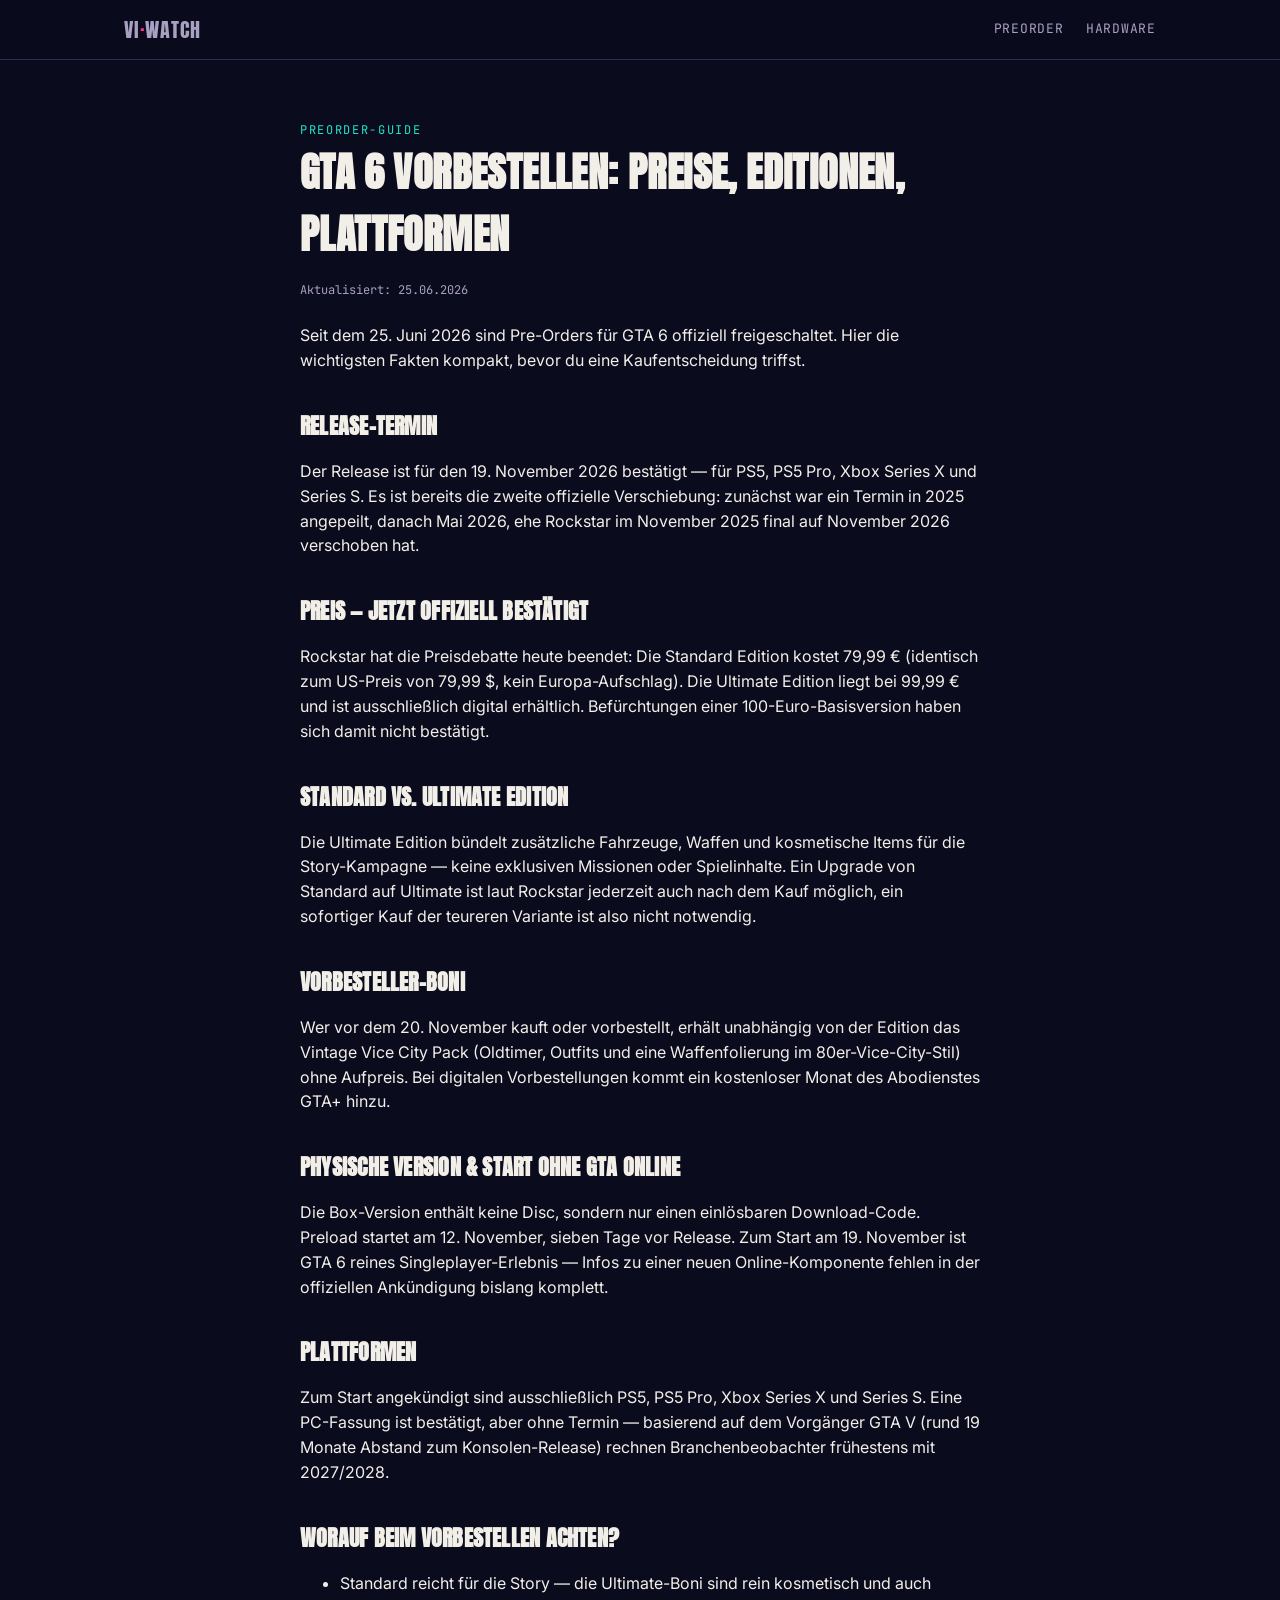
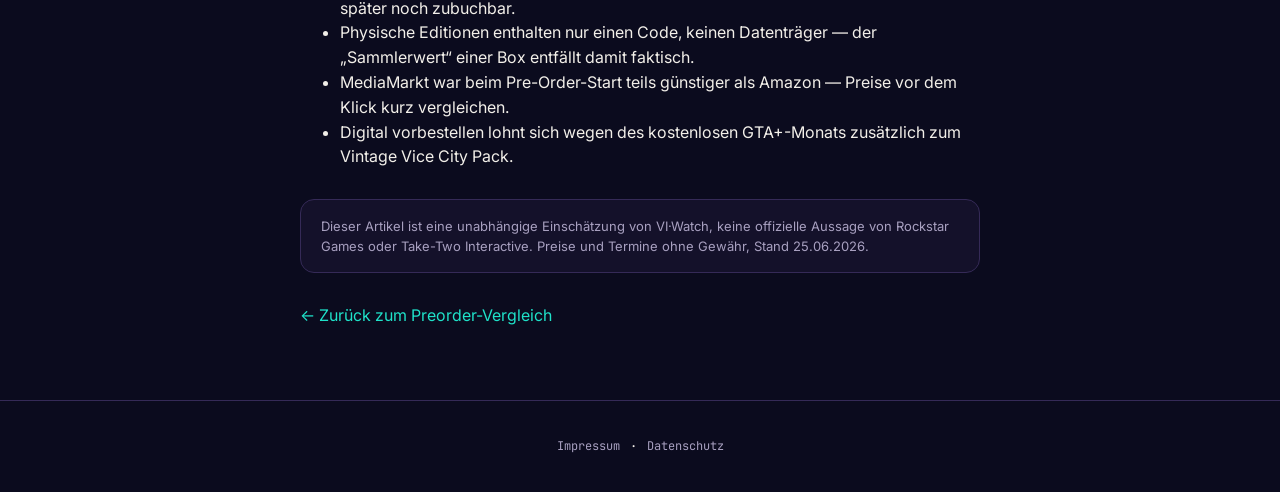
==== articles/preorder-guide.html @ da967a27 "Add articles/preorder-guide.html" ====
<!DOCTYPE html>
<html lang="de">
<head>
<meta charset="UTF-8">
<meta name="viewport" content="width=device-width, initial-scale=1">
<title>GTA 6 Preorder-Guide: Preise, Editionen, Plattformen</title>
<meta name="description" content="Alles zum GTA 6 Preorder: bestätigter Preis 79,99 €, Plattformen, Release-Verschiebungen und worauf du beim Vorbestellen achten solltest.">
<link rel="canonical" href="https://Mr43Content.github.io/vi-watch/articles/preorder-guide.html">
<link rel="icon" type="image/svg+xml" href="../favicon.svg">
<meta property="og:type" content="article">
<meta property="og:title" content="GTA 6 Preorder-Guide: Preise, Editionen, Plattformen">
<meta property="og:description" content="Alles zum GTA 6 Preorder: bestätigter Preis 79,99 €, Plattformen, Release-Verschiebungen und worauf du beim Vorbestellen achten solltest.">
<meta property="og:image" content="https://Mr43Content.github.io/vi-watch/assets/og-image.png">
<meta name="twitter:card" content="summary_large_image">
<link rel="preconnect" href="https://fonts.googleapis.com">
<link href="https://fonts.googleapis.com/css2?family=Anton&family=Inter:wght@400;600;700&family=JetBrains+Mono:wght@500;700&display=swap" rel="stylesheet">
<link rel="stylesheet" href="../css/style.css">
<!-- GA4: Snippet hier einfügen -->
</head>
<body>

<nav class="nav">
  <div class="wrap">
    <a class="brand" href="../index.html" style="text-decoration:none">VI<span>·</span>WATCH</a>
    <ul><li><a href="../index.html#preorder">Preorder</a></li><li><a href="../index.html#hardware">Hardware</a></li></ul>
  </div>
</nav>

<article class="article wrap">
  <span class="eyebrow">Preorder-Guide</span>
  <h1>GTA 6 vorbestellen: Preise, Editionen, Plattformen</h1>
  <p class="meta">Aktualisiert: 25.06.2026</p>

  <p>Seit dem 25. Juni 2026 sind Pre-Orders für GTA 6 offiziell freigeschaltet. Hier die wichtigsten Fakten kompakt, bevor du eine Kaufentscheidung triffst.</p>

  <h2>Release-Termin</h2>
  <p>Der Release ist für den 19. November 2026 bestätigt — für PS5, PS5 Pro, Xbox Series X und Series S. Es ist bereits die zweite offizielle Verschiebung: zunächst war ein Termin in 2025 angepeilt, danach Mai 2026, ehe Rockstar im November 2025 final auf November 2026 verschoben hat.</p>

  <h2>Preis — jetzt offiziell bestätigt</h2>
  <p>Rockstar hat die Preisdebatte heute beendet: Die Standard Edition kostet 79,99 € (identisch zum US-Preis von 79,99 $, kein Europa-Aufschlag). Die Ultimate Edition liegt bei 99,99 € und ist ausschließlich digital erhältlich. Befürchtungen einer 100-Euro-Basisversion haben sich damit nicht bestätigt.</p>

  <h2>Standard vs. Ultimate Edition</h2>
  <p>Die Ultimate Edition bündelt zusätzliche Fahrzeuge, Waffen und kosmetische Items für die Story-Kampagne — keine exklusiven Missionen oder Spielinhalte. Ein Upgrade von Standard auf Ultimate ist laut Rockstar jederzeit auch nach dem Kauf möglich, ein sofortiger Kauf der teureren Variante ist also nicht notwendig.</p>

  <h2>Vorbesteller-Boni</h2>
  <p>Wer vor dem 20. November kauft oder vorbestellt, erhält unabhängig von der Edition das Vintage Vice City Pack (Oldtimer, Outfits und eine Waffenfolierung im 80er-Vice-City-Stil) ohne Aufpreis. Bei digitalen Vorbestellungen kommt ein kostenloser Monat des Abodienstes GTA+ hinzu.</p>

  <h2>Physische Version &amp; Start ohne GTA Online</h2>
  <p>Die Box-Version enthält keine Disc, sondern nur einen einlösbaren Download-Code. Preload startet am 12. November, sieben Tage vor Release. Zum Start am 19. November ist GTA 6 reines Singleplayer-Erlebnis — Infos zu einer neuen Online-Komponente fehlen in der offiziellen Ankündigung bislang komplett.</p>

  <h2>Plattformen</h2>
  <p>Zum Start angekündigt sind ausschließlich PS5, PS5 Pro, Xbox Series X und Series S. Eine PC-Fassung ist bestätigt, aber ohne Termin — basierend auf dem Vorgänger GTA V (rund 19 Monate Abstand zum Konsolen-Release) rechnen Branchenbeobachter frühestens mit 2027/2028.</p>

  <h2>Worauf beim Vorbestellen achten?</h2>
  <ul style="color:var(--text)">
    <li>Standard reicht für die Story — die Ultimate-Boni sind rein kosmetisch und auch später noch zubuchbar.</li>
    <li>Physische Editionen enthalten nur einen Code, keinen Datenträger — der „Sammlerwert“ einer Box entfällt damit faktisch.</li>
    <li>MediaMarkt war beim Pre-Order-Start teils günstiger als Amazon — Preise vor dem Klick kurz vergleichen.</li>
    <li>Digital vorbestellen lohnt sich wegen des kostenlosen GTA+-Monats zusätzlich zum Vintage Vice City Pack.</li>
  </ul>

  <div class="disclaimer-box">
    Dieser Artikel ist eine unabhängige Einschätzung von VI·Watch, keine offizielle Aussage von Rockstar Games oder Take-Two Interactive. Preise und Termine ohne Gewähr, Stand 25.06.2026.
  </div>

  <p><a href="../index.html#preorder">← Zurück zum Preorder-Vergleich</a></p>
</article>

<footer>
  <div class="wrap">
    <div class="links"><a href="../impressum.html">Impressum</a>·<a href="../datenschutz.html">Datenschutz</a></div>
  </div>
</footer>

<script src="../js/app.js"></script>
</body>
</html>
---- css/style.css ----
/* ===== Tokens ===== */
:root{
  --bg:#0B0B1E;
  --surface:#14112A;
  --surface-2:#241A40;
  --line:#352A57;
  --magenta:#FF2E92;
  --cyan:#1FE2C9;
  --amber:#FFB627;
  --text:#F2EFE9;
  --text-dim:#A8A0C0;
  --font-display:'Anton',sans-serif;
  --font-body:'Inter',system-ui,sans-serif;
  --font-mono:'JetBrains Mono',monospace;
  --radius:14px;
}

*{box-sizing:border-box;}
html{scroll-behavior:smooth;}
body{
  margin:0;
  background:var(--bg);
  color:var(--text);
  font-family:var(--font-body);
  line-height:1.55;
  -webkit-font-smoothing:antialiased;
  overflow-x:hidden;
}
a{color:var(--cyan);text-decoration:none;}
a:hover{text-decoration:underline;}
img{max-width:100%;display:block;}
:focus-visible{outline:2px solid var(--amber);outline-offset:3px;}

.wrap{max-width:1080px;margin:0 auto;padding:0 24px;}
.eyebrow{
  font-family:var(--font-mono);
  font-size:12px;
  letter-spacing:.14em;
  text-transform:uppercase;
  color:var(--cyan);
}
h1,h2,h3{font-family:var(--font-display);text-transform:uppercase;letter-spacing:.01em;margin:0 0 .4em;}
h2{font-size:clamp(28px,4vw,42px);}
p{color:var(--text-dim);}

/* ===== Nav ===== */
.nav{
  position:sticky;top:0;z-index:50;
  background:rgba(11,11,30,.85);
  backdrop-filter:blur(10px);
  border-bottom:1px solid var(--line);
}
.nav .wrap{display:flex;align-items:center;justify-content:space-between;padding:14px 24px;}
.brand{font-family:var(--font-display);font-size:20px;letter-spacing:.04em;color:var(--text);}
.brand span{color:var(--magenta);}
.nav ul{display:flex;gap:22px;list-style:none;margin:0;padding:0;font-family:var(--font-mono);font-size:13px;text-transform:uppercase;letter-spacing:.06em;}
.nav a{color:var(--text-dim);}
.nav a:hover{color:var(--cyan);text-decoration:none;}
@media (max-width: 640px){
  .nav .wrap{flex-direction:column;align-items:flex-start;gap:10px;padding:14px 20px;}
  .nav ul{gap:14px;flex-wrap:wrap;font-size:11px;}
}

/* ===== Hero / Countdown ===== */
.hero{
  padding:72px 0 56px;
  text-align:center;
  background:
    radial-gradient(ellipse 80% 60% at 50% -10%, rgba(255,46,146,.25), transparent),
    radial-gradient(ellipse 60% 50% at 90% 10%, rgba(31,226,201,.15), transparent);
  border-bottom:1px solid var(--line);
}
.hero h1{font-size:clamp(34px,6vw,64px);margin-top:14px;}
.hero h1 em{font-style:normal;color:var(--magenta);}
.hero .sub{max-width:560px;margin:10px auto 36px;font-size:17px;}

.countdown{display:flex;justify-content:center;gap:14px;flex-wrap:wrap;margin-bottom:30px;}
.countdown .unit{
  position:relative;
  background:var(--surface);
  border:1px solid var(--line);
  border-radius:var(--radius);
  padding:18px 10px;
  width:104px;
  overflow:hidden;
}
.countdown .unit::before{
  content:"";
  position:absolute;inset:0;
  background:repeating-linear-gradient(to bottom, rgba(255,255,255,.05) 0 2px, transparent 2px 4px);
  pointer-events:none;
}
.countdown .num{
  display:block;
  font-family:var(--font-mono);
  font-size:40px;
  font-weight:700;
  color:var(--text);
  text-shadow:1px 0 var(--magenta), -1px 0 var(--cyan);
  animation:flicker 4.5s infinite steps(1);
}
.countdown .label{
  display:block;font-family:var(--font-mono);font-size:11px;letter-spacing:.12em;
  text-transform:uppercase;color:var(--text-dim);margin-top:6px;
}
@keyframes flicker{
  0%,92%,100%{opacity:1;text-shadow:1px 0 var(--magenta),-1px 0 var(--cyan);}
  93%{opacity:.7;text-shadow:2px 0 var(--magenta),-2px 0 var(--cyan);}
  95%{opacity:1;text-shadow:0 0 transparent;}
}
@media (prefers-reduced-motion: reduce){
  .countdown .num{animation:none;}
  html{scroll-behavior:auto;}
}
@media (max-width: 420px){
  .countdown{gap:6px;}
  .countdown .unit{width:70px;padding:12px 4px;}
  .countdown .num{font-size:26px;}
  .countdown .label{font-size:9px;}
}

.cta{
  display:inline-block;
  background:var(--amber);
  color:#1a1208;
  font-family:var(--font-mono);
  font-weight:700;
  text-transform:uppercase;
  letter-spacing:.06em;
  font-size:14px;
  padding:14px 28px;
  border-radius:999px;
  transition:transform .15s ease;
}
.cta:hover{transform:translateY(-2px);text-decoration:none;}

/* ===== Ticker ===== */
.ticker-bar{background:var(--surface-2);border-bottom:1px solid var(--line);overflow:hidden;white-space:nowrap;}
.ticker-track{display:inline-block;padding:10px 0;font-family:var(--font-mono);font-size:13px;color:var(--text-dim);animation:scroll 38s linear infinite;}
.ticker-track span{margin-right:48px;}
.ticker-track span b{color:var(--cyan);}
@keyframes scroll{from{transform:translateX(0);}to{transform:translateX(-50%);}}

/* ===== Sections ===== */
section{padding:64px 0;}
.section-head{margin-bottom:32px;}

/* Preorder table */
.table-wrap{overflow-x:auto;border:1px solid var(--line);border-radius:var(--radius);}
table{width:100%;border-collapse:collapse;font-size:14px;min-width:620px;}
th,td{padding:14px 16px;text-align:left;border-bottom:1px solid var(--line);}
thead th{font-family:var(--font-mono);font-size:11px;text-transform:uppercase;letter-spacing:.08em;color:var(--text-dim);background:var(--surface);}
tbody tr:hover{background:var(--surface);}
td.price{font-family:var(--font-mono);color:var(--amber);font-weight:700;}
td a.buy{font-family:var(--font-mono);font-size:12px;color:var(--bg);background:var(--cyan);padding:6px 12px;border-radius:6px;text-transform:uppercase;letter-spacing:.04em;}
td a.buy:hover{text-decoration:none;opacity:.85;}
.note{font-size:12px;color:var(--text-dim);margin-top:10px;}

/* Cards */
.grid{display:grid;grid-template-columns:repeat(auto-fit,minmax(260px,1fr));gap:20px;}
.card{
  background:var(--surface);border:1px solid var(--line);border-radius:var(--radius);
  padding:24px;transition:border-color .15s ease, transform .15s ease;
}
.card:hover{border-color:var(--magenta);transform:translateY(-3px);}
.card .eyebrow{margin-bottom:8px;display:block;}
.card h3{font-size:19px;margin-bottom:8px;}
.card p{font-size:14px;margin:0 0 14px;}
.card a.more{font-family:var(--font-mono);font-size:12px;text-transform:uppercase;letter-spacing:.05em;}

/* Footer */
footer{border-top:1px solid var(--line);padding:36px 0;text-align:center;}
footer p{font-size:12px;color:var(--text-dim);max-width:640px;margin:0 auto 14px;}
footer .links{font-family:var(--font-mono);font-size:12px;}
footer .links a{margin:0 10px;color:var(--text-dim);}

/* Article pages */
.article{padding:56px 0;max-width:680px;margin:0 auto;}
.article h1{font-size:clamp(28px,5vw,40px);}
.article .meta{font-family:var(--font-mono);font-size:12px;color:var(--text-dim);margin-bottom:24px;}
.article h2{font-size:22px;margin-top:36px;}
.article p{color:var(--text);font-size:16px;}
.disclaimer-box{
  background:var(--surface);border:1px solid var(--line);border-radius:var(--radius);
  padding:16px 20px;font-size:13px;color:var(--text-dim);margin:30px 0;
}
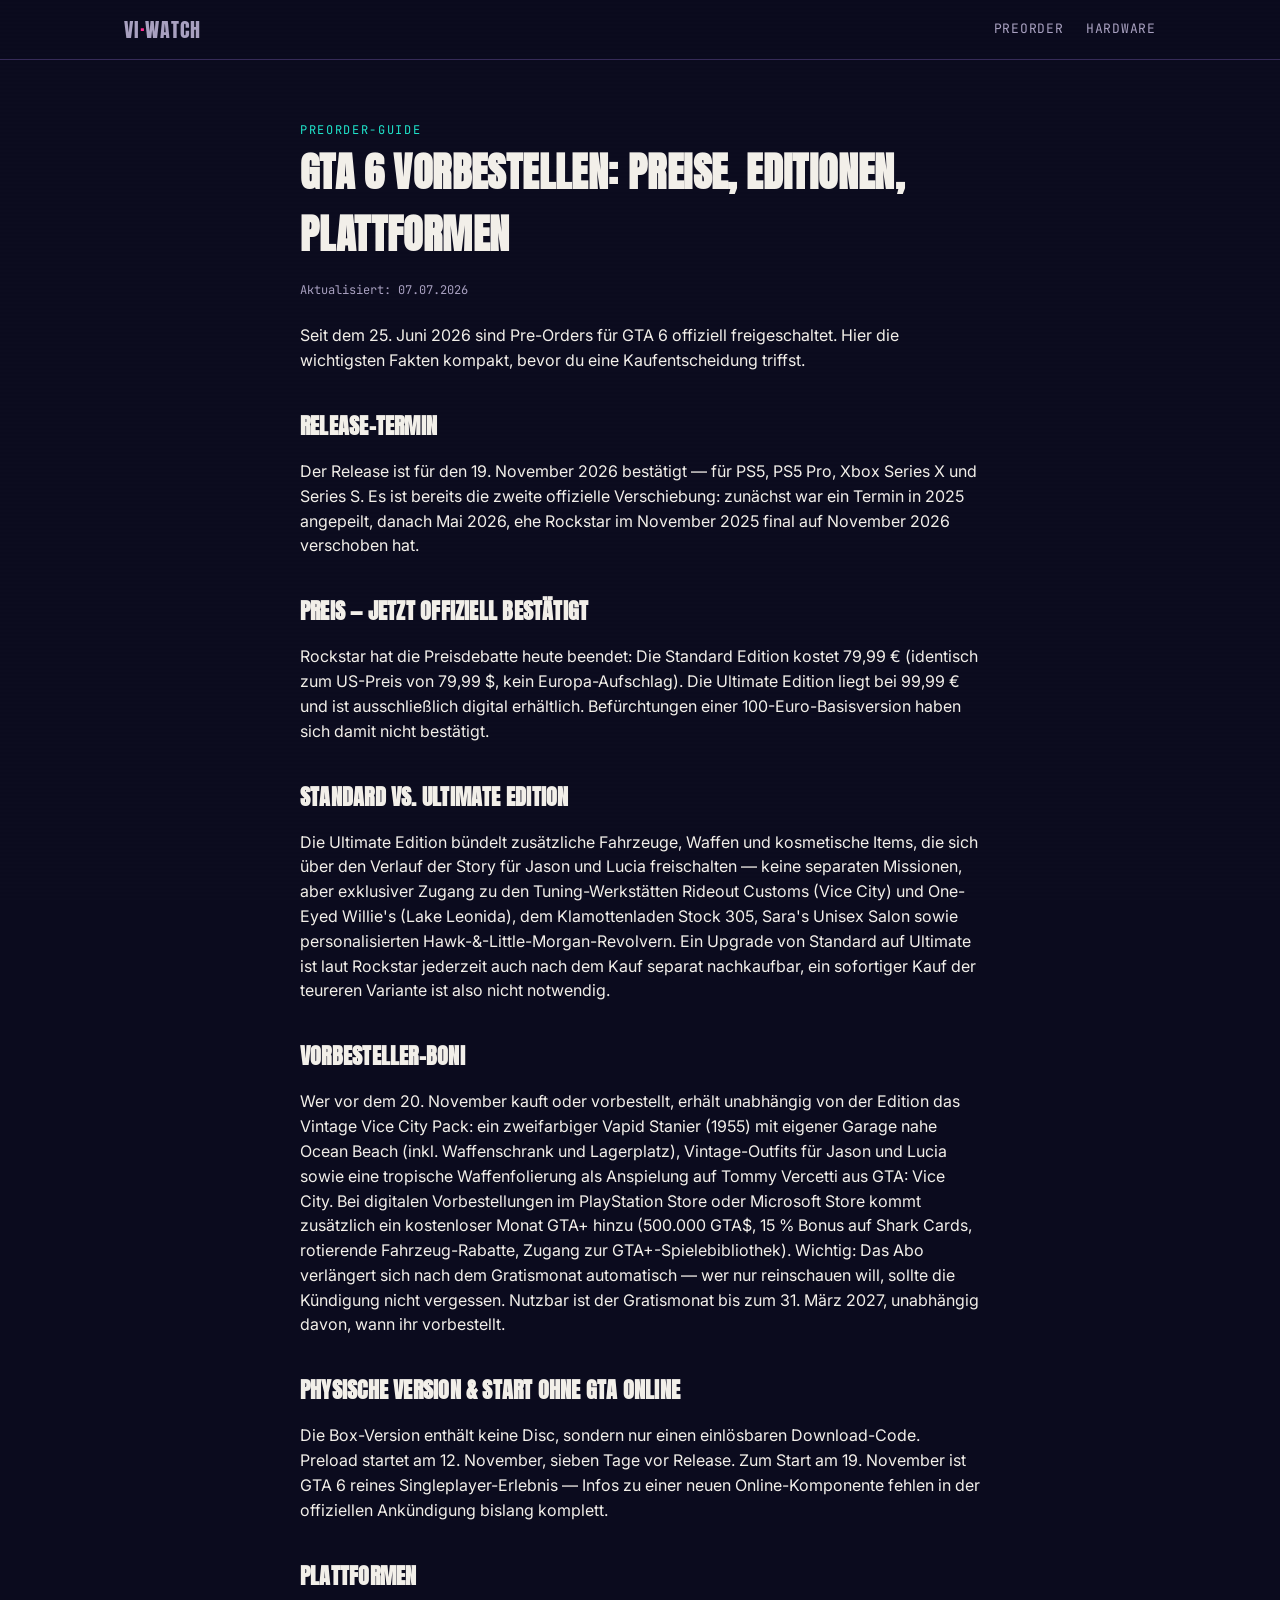
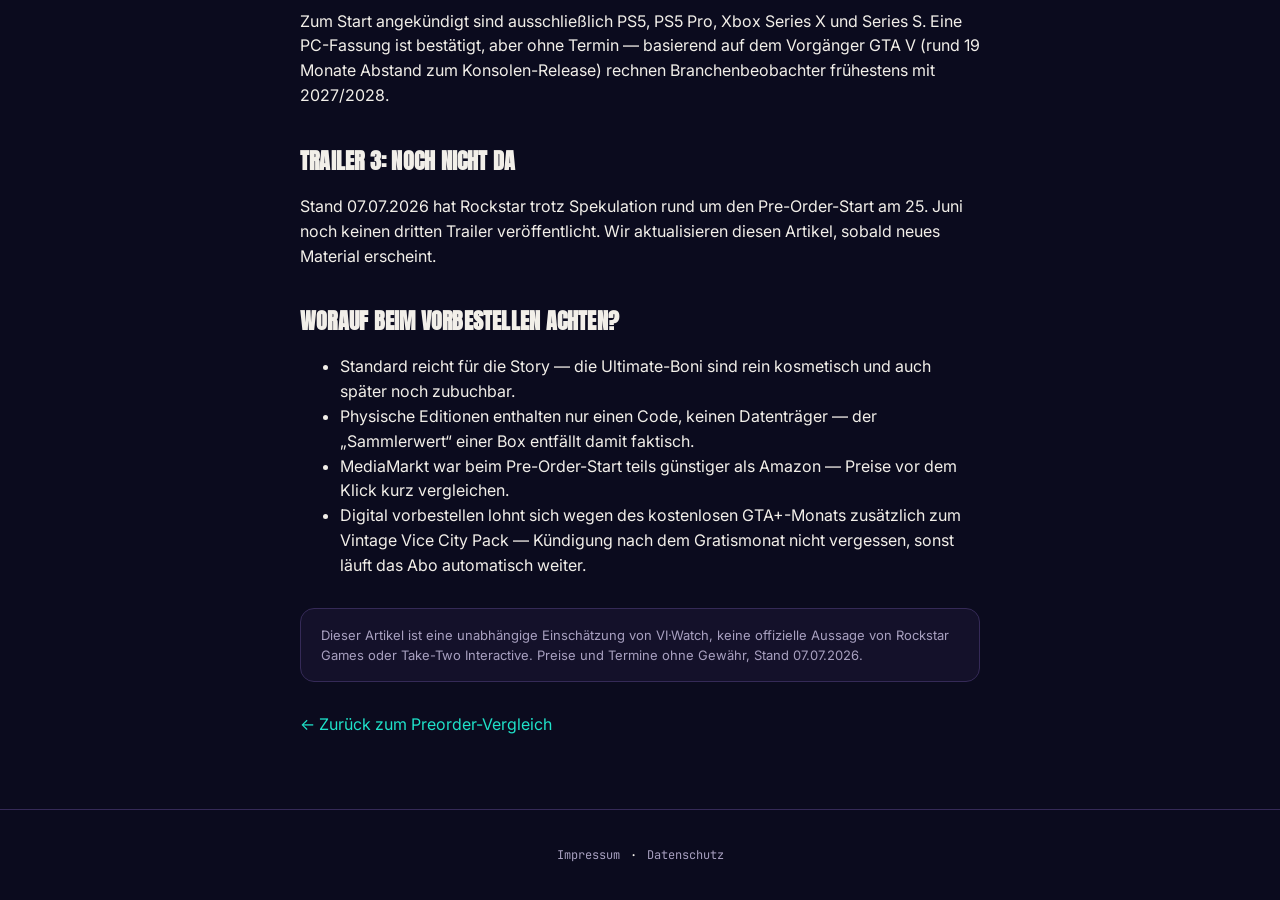
==== commit 182b11f3: "Revise preorder guide with new information Updated the release date and preorder details for GTA 6." ====
--- a/articles/preorder-guide.html
+++ b/articles/preorder-guide.html
@@ -5,12 +5,12 @@
 <meta name="viewport" content="width=device-width, initial-scale=1">
 <title>GTA 6 Preorder-Guide: Preise, Editionen, Plattformen</title>
 <meta name="description" content="Alles zum GTA 6 Preorder: bestätigter Preis 79,99 €, Plattformen, Release-Verschiebungen und worauf du beim Vorbestellen achten solltest.">
-<link rel="canonical" href="https://Mr43Content.github.io/vi-watch/articles/preorder-guide.html">
+<link rel="canonical" href="https://vi-watch.de/articles/preorder-guide.html">
 <link rel="icon" type="image/svg+xml" href="../favicon.svg">
 <meta property="og:type" content="article">
 <meta property="og:title" content="GTA 6 Preorder-Guide: Preise, Editionen, Plattformen">
 <meta property="og:description" content="Alles zum GTA 6 Preorder: bestätigter Preis 79,99 €, Plattformen, Release-Verschiebungen und worauf du beim Vorbestellen achten solltest.">
-<meta property="og:image" content="https://Mr43Content.github.io/vi-watch/assets/og-image.png">
+<meta property="og:image" content="https://vi-watch.de/assets/og-image-small_1.png">
 <meta name="twitter:card" content="summary_large_image">
 <link rel="preconnect" href="https://fonts.googleapis.com">
 <link href="https://fonts.googleapis.com/css2?family=Anton&family=Inter:wght@400;600;700&family=JetBrains+Mono:wght@500;700&display=swap" rel="stylesheet">
@@ -29,7 +29,7 @@
 <article class="article wrap">
   <span class="eyebrow">Preorder-Guide</span>
   <h1>GTA 6 vorbestellen: Preise, Editionen, Plattformen</h1>
-  <p class="meta">Aktualisiert: 25.06.2026</p>
+  <p class="meta">Aktualisiert: 07.07.2026</p>
 
   <p>Seit dem 25. Juni 2026 sind Pre-Orders für GTA 6 offiziell freigeschaltet. Hier die wichtigsten Fakten kompakt, bevor du eine Kaufentscheidung triffst.</p>
 
@@ -40,10 +40,10 @@
   <p>Rockstar hat die Preisdebatte heute beendet: Die Standard Edition kostet 79,99 € (identisch zum US-Preis von 79,99 $, kein Europa-Aufschlag). Die Ultimate Edition liegt bei 99,99 € und ist ausschließlich digital erhältlich. Befürchtungen einer 100-Euro-Basisversion haben sich damit nicht bestätigt.</p>
 
   <h2>Standard vs. Ultimate Edition</h2>
-  <p>Die Ultimate Edition bündelt zusätzliche Fahrzeuge, Waffen und kosmetische Items für die Story-Kampagne — keine exklusiven Missionen oder Spielinhalte. Ein Upgrade von Standard auf Ultimate ist laut Rockstar jederzeit auch nach dem Kauf möglich, ein sofortiger Kauf der teureren Variante ist also nicht notwendig.</p>
+  <p>Die Ultimate Edition bündelt zusätzliche Fahrzeuge, Waffen und kosmetische Items, die sich über den Verlauf der Story für Jason und Lucia freischalten — keine separaten Missionen, aber exklusiver Zugang zu den Tuning-Werkstätten Rideout Customs (Vice City) und One-Eyed Willie's (Lake Leonida), dem Klamottenladen Stock 305, Sara's Unisex Salon sowie personalisierten Hawk-&amp;-Little-Morgan-Revolvern. Ein Upgrade von Standard auf Ultimate ist laut Rockstar jederzeit auch nach dem Kauf separat nachkaufbar, ein sofortiger Kauf der teureren Variante ist also nicht notwendig.</p>
 
   <h2>Vorbesteller-Boni</h2>
-  <p>Wer vor dem 20. November kauft oder vorbestellt, erhält unabhängig von der Edition das Vintage Vice City Pack (Oldtimer, Outfits und eine Waffenfolierung im 80er-Vice-City-Stil) ohne Aufpreis. Bei digitalen Vorbestellungen kommt ein kostenloser Monat des Abodienstes GTA+ hinzu.</p>
+  <p>Wer vor dem 20. November kauft oder vorbestellt, erhält unabhängig von der Edition das Vintage Vice City Pack: ein zweifarbiger Vapid Stanier (1955) mit eigener Garage nahe Ocean Beach (inkl. Waffenschrank und Lagerplatz), Vintage-Outfits für Jason und Lucia sowie eine tropische Waffenfolierung als Anspielung auf Tommy Vercetti aus GTA: Vice City. Bei digitalen Vorbestellungen im PlayStation Store oder Microsoft Store kommt zusätzlich ein kostenloser Monat GTA+ hinzu (500.000 GTA$, 15 % Bonus auf Shark Cards, rotierende Fahrzeug-Rabatte, Zugang zur GTA+-Spielebibliothek). Wichtig: Das Abo verlängert sich nach dem Gratismonat automatisch — wer nur reinschauen will, sollte die Kündigung nicht vergessen. Nutzbar ist der Gratismonat bis zum 31. März 2027, unabhängig davon, wann ihr vorbestellt.</p>
 
   <h2>Physische Version &amp; Start ohne GTA Online</h2>
   <p>Die Box-Version enthält keine Disc, sondern nur einen einlösbaren Download-Code. Preload startet am 12. November, sieben Tage vor Release. Zum Start am 19. November ist GTA 6 reines Singleplayer-Erlebnis — Infos zu einer neuen Online-Komponente fehlen in der offiziellen Ankündigung bislang komplett.</p>
@@ -51,16 +51,19 @@
   <h2>Plattformen</h2>
   <p>Zum Start angekündigt sind ausschließlich PS5, PS5 Pro, Xbox Series X und Series S. Eine PC-Fassung ist bestätigt, aber ohne Termin — basierend auf dem Vorgänger GTA V (rund 19 Monate Abstand zum Konsolen-Release) rechnen Branchenbeobachter frühestens mit 2027/2028.</p>
 
+  <h2>Trailer 3: noch nicht da</h2>
+  <p>Stand 07.07.2026 hat Rockstar trotz Spekulation rund um den Pre-Order-Start am 25. Juni noch keinen dritten Trailer veröffentlicht. Wir aktualisieren diesen Artikel, sobald neues Material erscheint.</p>
+
   <h2>Worauf beim Vorbestellen achten?</h2>
   <ul style="color:var(--text)">
     <li>Standard reicht für die Story — die Ultimate-Boni sind rein kosmetisch und auch später noch zubuchbar.</li>
     <li>Physische Editionen enthalten nur einen Code, keinen Datenträger — der „Sammlerwert“ einer Box entfällt damit faktisch.</li>
     <li>MediaMarkt war beim Pre-Order-Start teils günstiger als Amazon — Preise vor dem Klick kurz vergleichen.</li>
-    <li>Digital vorbestellen lohnt sich wegen des kostenlosen GTA+-Monats zusätzlich zum Vintage Vice City Pack.</li>
+    <li>Digital vorbestellen lohnt sich wegen des kostenlosen GTA+-Monats zusätzlich zum Vintage Vice City Pack — Kündigung nach dem Gratismonat nicht vergessen, sonst läuft das Abo automatisch weiter.</li>
   </ul>
 
   <div class="disclaimer-box">
-    Dieser Artikel ist eine unabhängige Einschätzung von VI·Watch, keine offizielle Aussage von Rockstar Games oder Take-Two Interactive. Preise und Termine ohne Gewähr, Stand 25.06.2026.
+    Dieser Artikel ist eine unabhängige Einschätzung von VI·Watch, keine offizielle Aussage von Rockstar Games oder Take-Two Interactive. Preise und Termine ohne Gewähr, Stand 07.07.2026.
   </div>
 
   <p><a href="../index.html#preorder">← Zurück zum Preorder-Vergleich</a></p>
--- a/css/style.css
+++ b/css/style.css
@@ -184,3 +184,53 @@
   background:var(--surface);border:1px solid var(--line);border-radius:var(--radius);
   padding:16px 20px;font-size:13px;color:var(--text-dim);margin:30px 0;
 }
+
+/* ===== Signature: Vice City skyline silhouette in hero ===== */
+.hero{position:relative;overflow:hidden;}
+.hero::after{
+  content:"";
+  position:absolute;left:0;right:0;bottom:0;
+  height:90px;
+  background-image:url("data:image/svg+xml,<svg xmlns='http://www.w3.org/2000/svg' viewBox='0 0 400 60' preserveAspectRatio='none'><rect x='0' y='26' width='40' height='34' fill='%231a1442'/><rect x='40' y='38' width='30' height='22' fill='%231a1442'/><rect x='68' y='14' width='24' height='46' fill='%231a1442'/><rect x='94' y='30' width='34' height='30' fill='%231a1442'/><rect x='128' y='2' width='28' height='58' fill='%231a1442'/><rect x='158' y='34' width='36' height='26' fill='%231a1442'/><rect x='196' y='18' width='26' height='42' fill='%231a1442'/><rect x='224' y='40' width='32' height='20' fill='%231a1442'/><rect x='258' y='8' width='30' height='52' fill='%231a1442'/><rect x='290' y='28' width='40' height='32' fill='%231a1442'/><rect x='332' y='36' width='24' height='24' fill='%231a1442'/><rect x='358' y='16' width='42' height='44' fill='%231a1442'/><rect x='14' y='32' width='3' height='4' fill='%23FFB627' opacity='0.85'/><rect x='5' y='42' width='3' height='4' fill='%23FFB627' opacity='0.85'/><rect x='73' y='20' width='3' height='4' fill='%23FFB627' opacity='0.85'/><rect x='117' y='46' width='3' height='4' fill='%23FFB627' opacity='0.85'/><rect x='133' y='8' width='3' height='4' fill='%23FFB627' opacity='0.85'/><rect x='133' y='28' width='3' height='4' fill='%23FFB627' opacity='0.85'/><rect x='181' y='50' width='3' height='4' fill='%23FFB627' opacity='0.85'/><rect x='210' y='24' width='3' height='4' fill='%23FFB627' opacity='0.85'/><rect x='210' y='44' width='3' height='4' fill='%23FFB627' opacity='0.85'/><rect x='263' y='14' width='3' height='4' fill='%23FFB627' opacity='0.85'/><rect x='281' y='44' width='3' height='4' fill='%23FFB627' opacity='0.85'/><rect x='313' y='34' width='3' height='4' fill='%23FFB627' opacity='0.85'/><rect x='304' y='44' width='3' height='4' fill='%23FFB627' opacity='0.85'/><rect x='372' y='22' width='3' height='4' fill='%23FFB627' opacity='0.85'/><rect x='363' y='32' width='3' height='4' fill='%23FFB627' opacity='0.85'/><rect x='372' y='42' width='3' height='4' fill='%23FFB627' opacity='0.85'/><rect x='363' y='52' width='3' height='4' fill='%23FFB627' opacity='0.85'/></svg>");
+  background-repeat:repeat-x;
+  background-position:bottom;
+  background-size:400px 90px;
+  opacity:.65;
+  pointer-events:none;
+}
+.hero .wrap{position:relative;z-index:1;}
+
+/* ===== Signature: subtle scanline overlay (ties to "WATCH") ===== */
+body::before{
+  content:"";
+  position:fixed;inset:0;
+  z-index:999;
+  pointer-events:none;
+  background:repeating-linear-gradient(to bottom, rgba(0,0,0,0) 0px, rgba(0,0,0,0) 2px, rgba(255,255,255,.02) 3px, rgba(0,0,0,0) 4px);
+  mix-blend-mode:overlay;
+}
+@media (prefers-reduced-motion: reduce){
+  body::before{display:none;}
+}
+
+/* ===== Card hover: viewfinder brackets instead of generic border+lift ===== */
+.card{position:relative;}
+.card::before,.card::after{
+  content:"";
+  position:absolute;
+  width:16px;height:16px;
+  opacity:0;
+  transition:opacity .2s ease, transform .2s ease;
+  pointer-events:none;
+}
+.card::before{
+  top:-1px;left:-1px;
+  border-top:2px solid var(--cyan);border-left:2px solid var(--cyan);
+  transform:translate(5px,5px);
+}
+.card::after{
+  bottom:-1px;right:-1px;
+  border-bottom:2px solid var(--cyan);border-right:2px solid var(--cyan);
+  transform:translate(-5px,-5px);
+}
+.card:hover::before,.card:hover::after{opacity:1;transform:translate(0,0);}
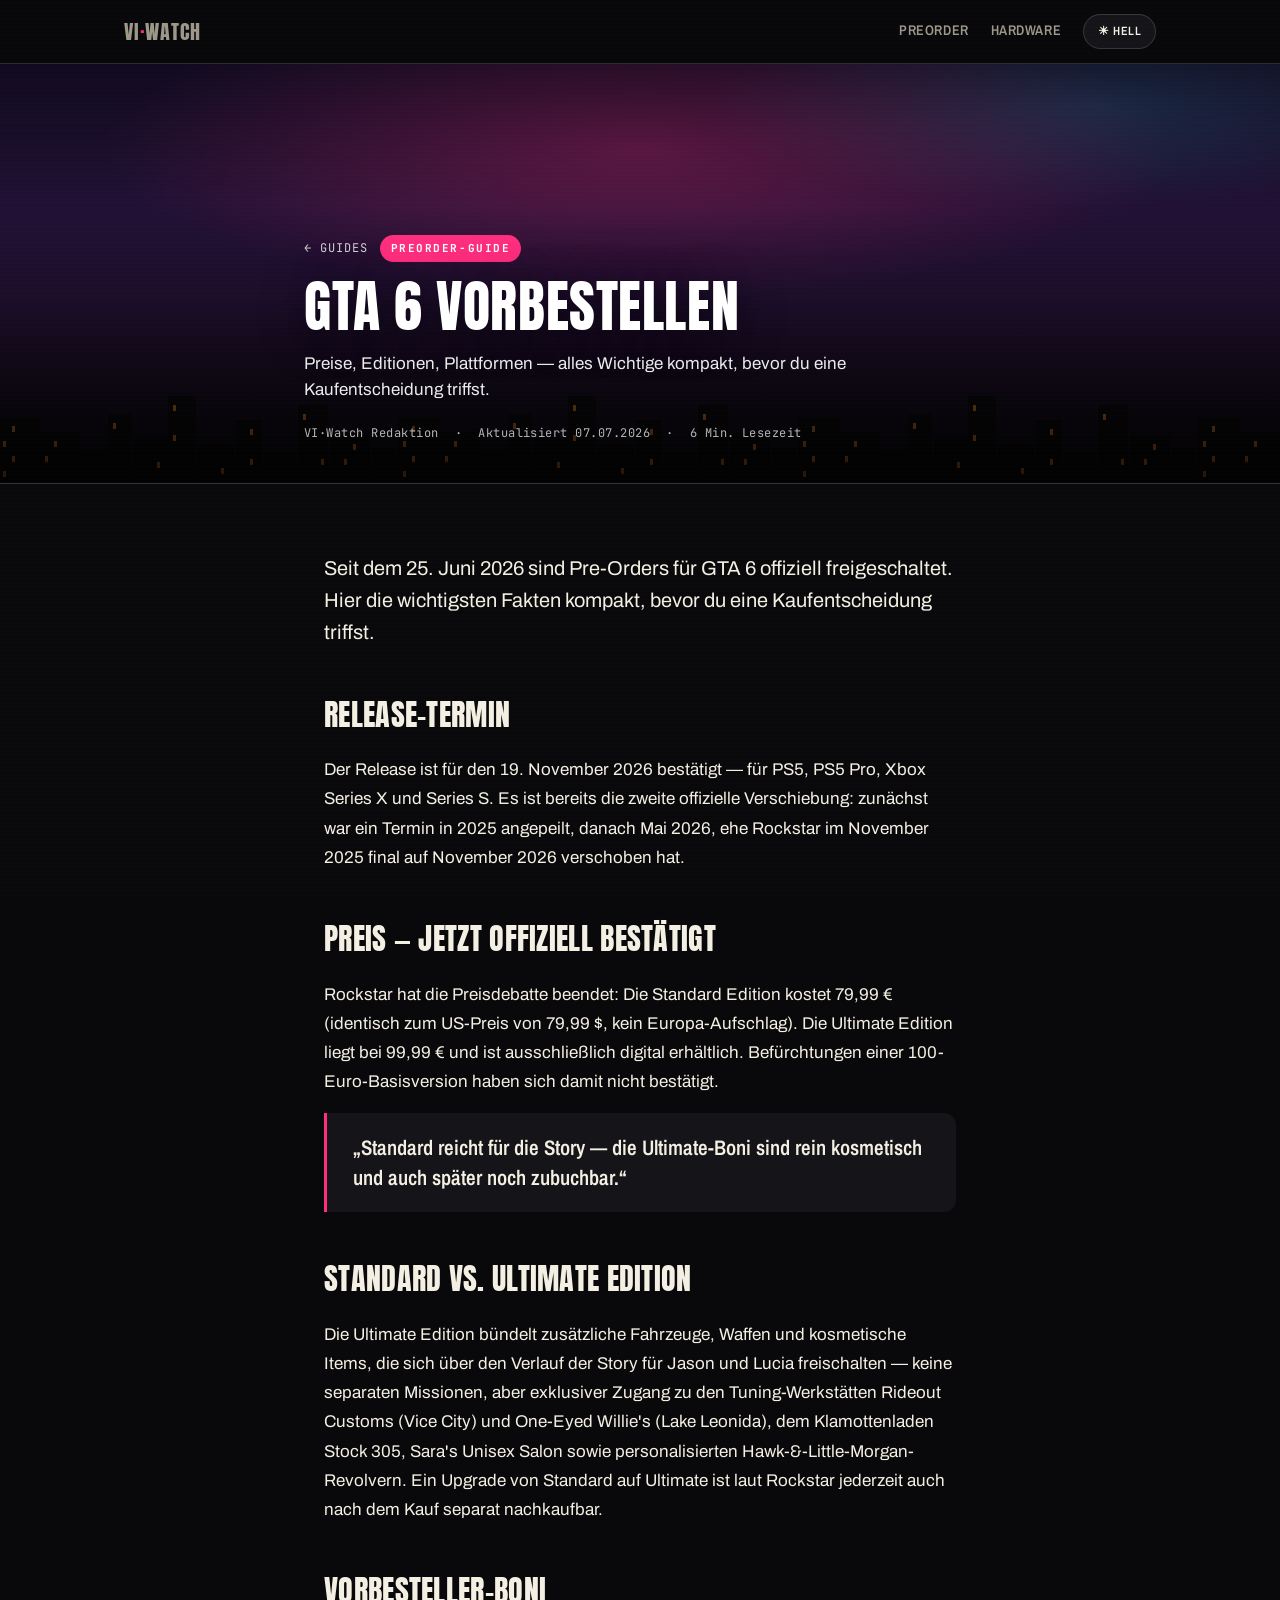
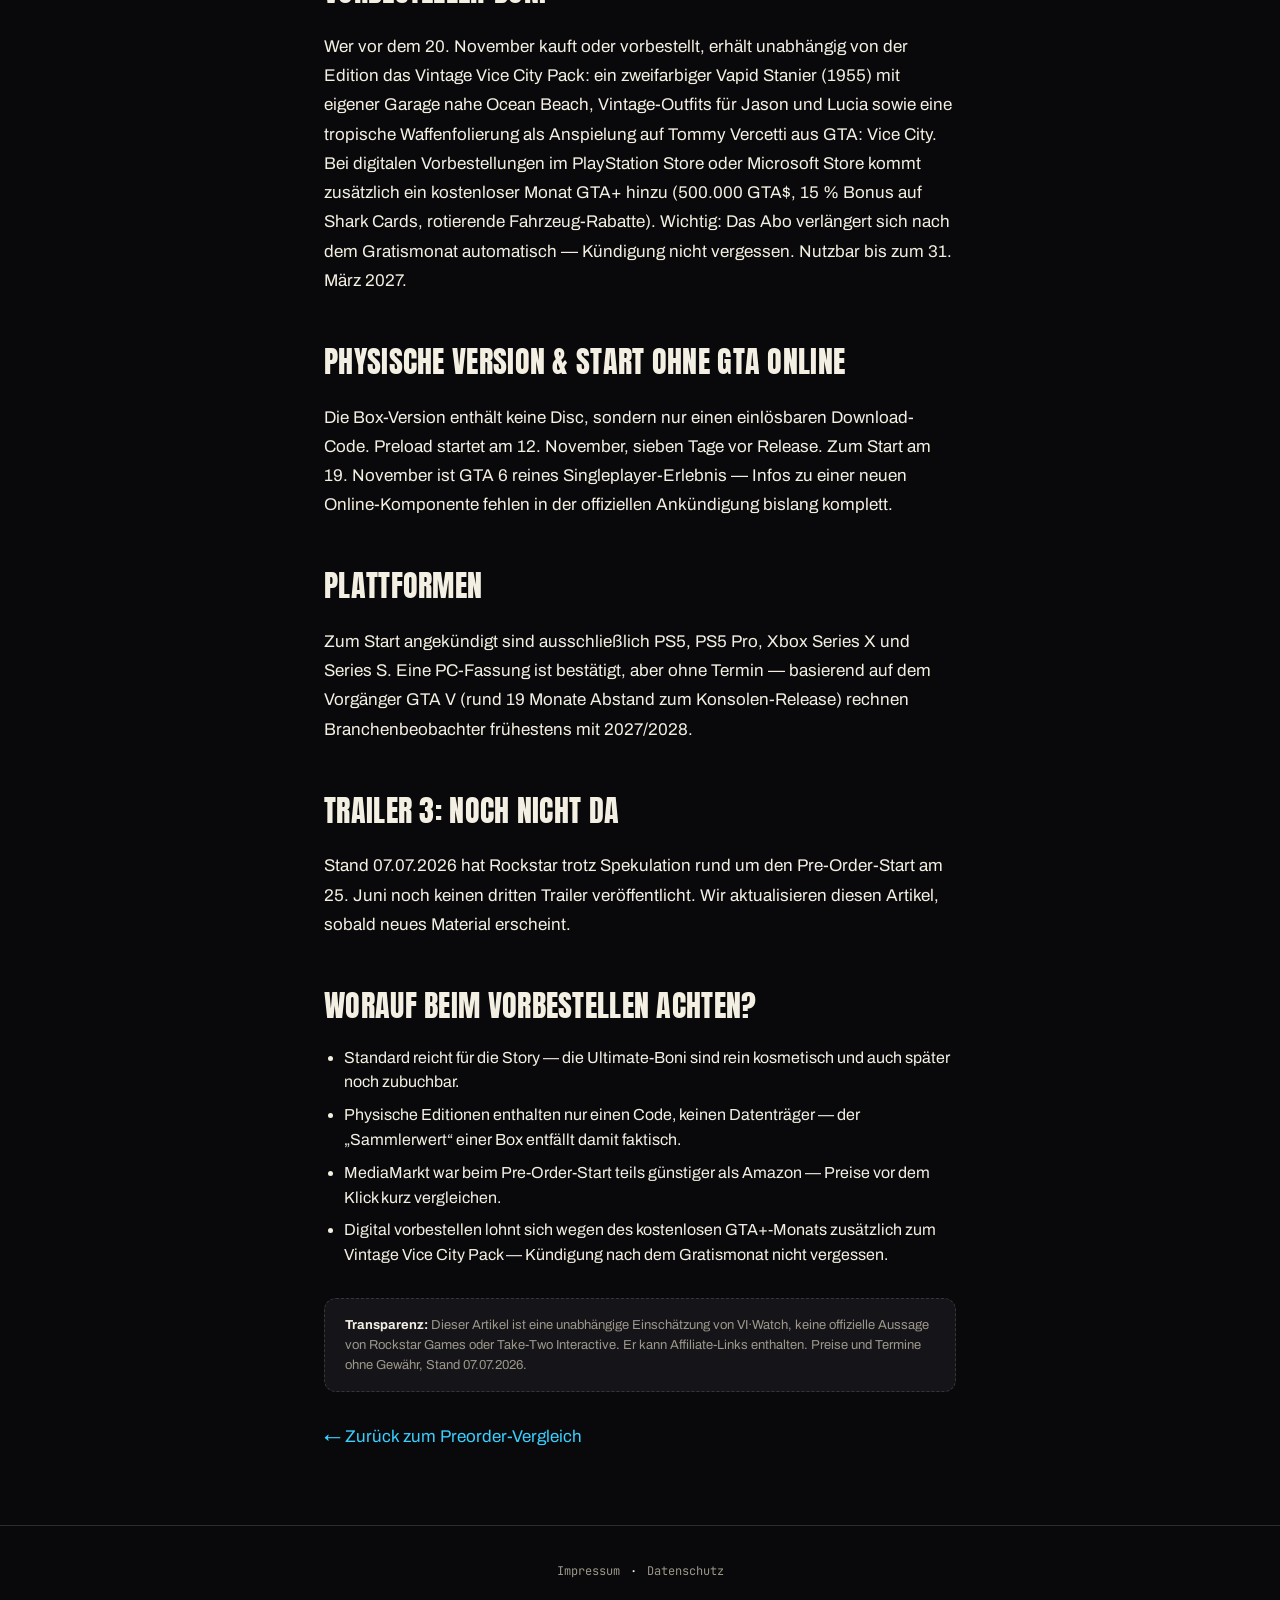
==== commit 7394f7dc: "Enhance preorder guide with GTM and content updates Added Google Tag Manager script and updated arti" ====
--- a/articles/preorder-guide.html
+++ b/articles/preorder-guide.html
@@ -3,6 +3,7 @@
 <head>
 <meta charset="UTF-8">
 <meta name="viewport" content="width=device-width, initial-scale=1">
+<script>(function(){try{var t=localStorage.getItem('viwatch-theme');if(t)document.documentElement.setAttribute('data-theme',t);}catch(e){}})();</script>
 <title>GTA 6 Preorder-Guide: Preise, Editionen, Plattformen</title>
 <meta name="description" content="Alles zum GTA 6 Preorder: bestätigter Preis 79,99 €, Plattformen, Release-Verschiebungen und worauf du beim Vorbestellen achten solltest.">
 <link rel="canonical" href="https://vi-watch.de/articles/preorder-guide.html">
@@ -13,60 +14,86 @@
 <meta property="og:image" content="https://vi-watch.de/assets/og-image-small_1.png">
 <meta name="twitter:card" content="summary_large_image">
 <link rel="preconnect" href="https://fonts.googleapis.com">
-<link href="https://fonts.googleapis.com/css2?family=Anton&family=Inter:wght@400;600;700&family=JetBrains+Mono:wght@500;700&display=swap" rel="stylesheet">
+<link rel="preconnect" href="https://fonts.gstatic.com" crossorigin>
+<link href="https://fonts.googleapis.com/css2?family=Anton&family=Archivo:ital,wght@0,400;0,600;0,700;1,500&family=Archivo+Narrow:wght@500;600;700&family=JetBrains+Mono:wght@500;700&display=swap" rel="stylesheet">
 <link rel="stylesheet" href="../css/style.css">
-<!-- GA4: Snippet hier einfügen -->
+<!-- Google tag (gtag.js) -->
+<script async src="https://www.googletagmanager.com/gtag/js?id=G-PHENVWCTR6"></script>
+<script>
+  window.dataLayer = window.dataLayer || [];
+  function gtag(){dataLayer.push(arguments);}
+  gtag('js', new Date());
+  gtag('config', 'G-PHENVWCTR6');
+</script>
 </head>
 <body>
 
 <nav class="nav">
   <div class="wrap">
     <a class="brand" href="../index.html" style="text-decoration:none">VI<span>·</span>WATCH</a>
-    <ul><li><a href="../index.html#preorder">Preorder</a></li><li><a href="../index.html#hardware">Hardware</a></li></ul>
+    <ul>
+      <li><a href="../index.html#preorder">Preorder</a></li>
+      <li><a href="../index.html#hardware">Hardware</a></li>
+      <li><button id="theme-toggle" class="theme-toggle" type="button" aria-label="Zwischen Dark und Light Mode wechseln">☀ Hell</button></li>
+    </ul>
   </div>
 </nav>
 
-<article class="article wrap">
-  <span class="eyebrow">Preorder-Guide</span>
-  <h1>GTA 6 vorbestellen: Preise, Editionen, Plattformen</h1>
-  <p class="meta">Aktualisiert: 07.07.2026</p>
+<header class="article-hero">
+  <div class="scene skyline-bg"></div>
+  <div class="fade"></div>
+  <div class="inner">
+    <div class="crumbs">
+      <a href="../index.html#preorder">← Guides</a>
+      <span class="tag">Preorder-Guide</span>
+    </div>
+    <h1>GTA 6 vorbestellen</h1>
+    <p class="dek">Preise, Editionen, Plattformen — alles Wichtige kompakt, bevor du eine Kaufentscheidung triffst.</p>
+    <div class="meta-row"><span>VI·Watch Redaktion</span><span>·</span><span>Aktualisiert 07.07.2026</span><span>·</span><span>6 Min. Lesezeit</span></div>
+  </div>
+</header>
 
-  <p>Seit dem 25. Juni 2026 sind Pre-Orders für GTA 6 offiziell freigeschaltet. Hier die wichtigsten Fakten kompakt, bevor du eine Kaufentscheidung triffst.</p>
+<article class="article">
+  <div class="wrap-inner">
+    <p class="lede">Seit dem 25. Juni 2026 sind Pre-Orders für GTA 6 offiziell freigeschaltet. Hier die wichtigsten Fakten kompakt, bevor du eine Kaufentscheidung triffst.</p>
 
-  <h2>Release-Termin</h2>
-  <p>Der Release ist für den 19. November 2026 bestätigt — für PS5, PS5 Pro, Xbox Series X und Series S. Es ist bereits die zweite offizielle Verschiebung: zunächst war ein Termin in 2025 angepeilt, danach Mai 2026, ehe Rockstar im November 2025 final auf November 2026 verschoben hat.</p>
+    <h2>Release-Termin</h2>
+    <p>Der Release ist für den 19. November 2026 bestätigt — für PS5, PS5 Pro, Xbox Series X und Series S. Es ist bereits die zweite offizielle Verschiebung: zunächst war ein Termin in 2025 angepeilt, danach Mai 2026, ehe Rockstar im November 2025 final auf November 2026 verschoben hat.</p>
 
-  <h2>Preis — jetzt offiziell bestätigt</h2>
-  <p>Rockstar hat die Preisdebatte heute beendet: Die Standard Edition kostet 79,99 € (identisch zum US-Preis von 79,99 $, kein Europa-Aufschlag). Die Ultimate Edition liegt bei 99,99 € und ist ausschließlich digital erhältlich. Befürchtungen einer 100-Euro-Basisversion haben sich damit nicht bestätigt.</p>
+    <h2>Preis — jetzt offiziell bestätigt</h2>
+    <p>Rockstar hat die Preisdebatte beendet: Die Standard Edition kostet 79,99 € (identisch zum US-Preis von 79,99 $, kein Europa-Aufschlag). Die Ultimate Edition liegt bei 99,99 € und ist ausschließlich digital erhältlich. Befürchtungen einer 100-Euro-Basisversion haben sich damit nicht bestätigt.</p>
 
-  <h2>Standard vs. Ultimate Edition</h2>
-  <p>Die Ultimate Edition bündelt zusätzliche Fahrzeuge, Waffen und kosmetische Items, die sich über den Verlauf der Story für Jason und Lucia freischalten — keine separaten Missionen, aber exklusiver Zugang zu den Tuning-Werkstätten Rideout Customs (Vice City) und One-Eyed Willie's (Lake Leonida), dem Klamottenladen Stock 305, Sara's Unisex Salon sowie personalisierten Hawk-&amp;-Little-Morgan-Revolvern. Ein Upgrade von Standard auf Ultimate ist laut Rockstar jederzeit auch nach dem Kauf separat nachkaufbar, ein sofortiger Kauf der teureren Variante ist also nicht notwendig.</p>
+    <blockquote class="pullquote">„Standard reicht für die Story — die Ultimate-Boni sind rein kosmetisch und auch später noch zubuchbar.“</blockquote>
 
-  <h2>Vorbesteller-Boni</h2>
-  <p>Wer vor dem 20. November kauft oder vorbestellt, erhält unabhängig von der Edition das Vintage Vice City Pack: ein zweifarbiger Vapid Stanier (1955) mit eigener Garage nahe Ocean Beach (inkl. Waffenschrank und Lagerplatz), Vintage-Outfits für Jason und Lucia sowie eine tropische Waffenfolierung als Anspielung auf Tommy Vercetti aus GTA: Vice City. Bei digitalen Vorbestellungen im PlayStation Store oder Microsoft Store kommt zusätzlich ein kostenloser Monat GTA+ hinzu (500.000 GTA$, 15 % Bonus auf Shark Cards, rotierende Fahrzeug-Rabatte, Zugang zur GTA+-Spielebibliothek). Wichtig: Das Abo verlängert sich nach dem Gratismonat automatisch — wer nur reinschauen will, sollte die Kündigung nicht vergessen. Nutzbar ist der Gratismonat bis zum 31. März 2027, unabhängig davon, wann ihr vorbestellt.</p>
+    <h2>Standard vs. Ultimate Edition</h2>
+    <p>Die Ultimate Edition bündelt zusätzliche Fahrzeuge, Waffen und kosmetische Items, die sich über den Verlauf der Story für Jason und Lucia freischalten — keine separaten Missionen, aber exklusiver Zugang zu den Tuning-Werkstätten Rideout Customs (Vice City) und One-Eyed Willie's (Lake Leonida), dem Klamottenladen Stock 305, Sara's Unisex Salon sowie personalisierten Hawk-&amp;-Little-Morgan-Revolvern. Ein Upgrade von Standard auf Ultimate ist laut Rockstar jederzeit auch nach dem Kauf separat nachkaufbar.</p>
 
-  <h2>Physische Version &amp; Start ohne GTA Online</h2>
-  <p>Die Box-Version enthält keine Disc, sondern nur einen einlösbaren Download-Code. Preload startet am 12. November, sieben Tage vor Release. Zum Start am 19. November ist GTA 6 reines Singleplayer-Erlebnis — Infos zu einer neuen Online-Komponente fehlen in der offiziellen Ankündigung bislang komplett.</p>
+    <h2>Vorbesteller-Boni</h2>
+    <p>Wer vor dem 20. November kauft oder vorbestellt, erhält unabhängig von der Edition das Vintage Vice City Pack: ein zweifarbiger Vapid Stanier (1955) mit eigener Garage nahe Ocean Beach, Vintage-Outfits für Jason und Lucia sowie eine tropische Waffenfolierung als Anspielung auf Tommy Vercetti aus GTA: Vice City. Bei digitalen Vorbestellungen im PlayStation Store oder Microsoft Store kommt zusätzlich ein kostenloser Monat GTA+ hinzu (500.000 GTA$, 15 % Bonus auf Shark Cards, rotierende Fahrzeug-Rabatte). Wichtig: Das Abo verlängert sich nach dem Gratismonat automatisch — Kündigung nicht vergessen. Nutzbar bis zum 31. März 2027.</p>
 
-  <h2>Plattformen</h2>
-  <p>Zum Start angekündigt sind ausschließlich PS5, PS5 Pro, Xbox Series X und Series S. Eine PC-Fassung ist bestätigt, aber ohne Termin — basierend auf dem Vorgänger GTA V (rund 19 Monate Abstand zum Konsolen-Release) rechnen Branchenbeobachter frühestens mit 2027/2028.</p>
+    <h2>Physische Version &amp; Start ohne GTA Online</h2>
+    <p>Die Box-Version enthält keine Disc, sondern nur einen einlösbaren Download-Code. Preload startet am 12. November, sieben Tage vor Release. Zum Start am 19. November ist GTA 6 reines Singleplayer-Erlebnis — Infos zu einer neuen Online-Komponente fehlen in der offiziellen Ankündigung bislang komplett.</p>
 
-  <h2>Trailer 3: noch nicht da</h2>
-  <p>Stand 07.07.2026 hat Rockstar trotz Spekulation rund um den Pre-Order-Start am 25. Juni noch keinen dritten Trailer veröffentlicht. Wir aktualisieren diesen Artikel, sobald neues Material erscheint.</p>
+    <h2>Plattformen</h2>
+    <p>Zum Start angekündigt sind ausschließlich PS5, PS5 Pro, Xbox Series X und Series S. Eine PC-Fassung ist bestätigt, aber ohne Termin — basierend auf dem Vorgänger GTA V (rund 19 Monate Abstand zum Konsolen-Release) rechnen Branchenbeobachter frühestens mit 2027/2028.</p>
 
-  <h2>Worauf beim Vorbestellen achten?</h2>
-  <ul style="color:var(--text)">
-    <li>Standard reicht für die Story — die Ultimate-Boni sind rein kosmetisch und auch später noch zubuchbar.</li>
-    <li>Physische Editionen enthalten nur einen Code, keinen Datenträger — der „Sammlerwert“ einer Box entfällt damit faktisch.</li>
-    <li>MediaMarkt war beim Pre-Order-Start teils günstiger als Amazon — Preise vor dem Klick kurz vergleichen.</li>
-    <li>Digital vorbestellen lohnt sich wegen des kostenlosen GTA+-Monats zusätzlich zum Vintage Vice City Pack — Kündigung nach dem Gratismonat nicht vergessen, sonst läuft das Abo automatisch weiter.</li>
-  </ul>
+    <h2>Trailer 3: noch nicht da</h2>
+    <p>Stand 07.07.2026 hat Rockstar trotz Spekulation rund um den Pre-Order-Start am 25. Juni noch keinen dritten Trailer veröffentlicht. Wir aktualisieren diesen Artikel, sobald neues Material erscheint.</p>
 
-  <div class="disclaimer-box">
-    Dieser Artikel ist eine unabhängige Einschätzung von VI·Watch, keine offizielle Aussage von Rockstar Games oder Take-Two Interactive. Preise und Termine ohne Gewähr, Stand 07.07.2026.
+    <h2>Worauf beim Vorbestellen achten?</h2>
+    <ul style="color:var(--text);padding-left:20px;">
+      <li style="margin-bottom:8px;">Standard reicht für die Story — die Ultimate-Boni sind rein kosmetisch und auch später noch zubuchbar.</li>
+      <li style="margin-bottom:8px;">Physische Editionen enthalten nur einen Code, keinen Datenträger — der „Sammlerwert“ einer Box entfällt damit faktisch.</li>
+      <li style="margin-bottom:8px;">MediaMarkt war beim Pre-Order-Start teils günstiger als Amazon — Preise vor dem Klick kurz vergleichen.</li>
+      <li>Digital vorbestellen lohnt sich wegen des kostenlosen GTA+-Monats zusätzlich zum Vintage Vice City Pack — Kündigung nach dem Gratismonat nicht vergessen.</li>
+    </ul>
+
+    <div class="disclaimer-box">
+      <strong>Transparenz:</strong> Dieser Artikel ist eine unabhängige Einschätzung von VI·Watch, keine offizielle Aussage von Rockstar Games oder Take-Two Interactive. Er kann Affiliate-Links enthalten. Preise und Termine ohne Gewähr, Stand 07.07.2026.
+    </div>
+
+    <p><a href="../index.html#preorder">← Zurück zum Preorder-Vergleich</a></p>
   </div>
-
-  <p><a href="../index.html#preorder">← Zurück zum Preorder-Vergleich</a></p>
 </article>
 
 <footer>
--- a/css/style.css
+++ b/css/style.css
@@ -1,18 +1,29 @@
 /* ===== Tokens ===== */
-:root{
-  --bg:#0B0B1E;
-  --surface:#14112A;
-  --surface-2:#241A40;
-  --line:#352A57;
-  --magenta:#FF2E92;
-  --cyan:#1FE2C9;
-  --amber:#FFB627;
-  --text:#F2EFE9;
-  --text-dim:#A8A0C0;
+:root, [data-theme="dark"]{
+  --bg:#09090b;
+  --surface:#151418;
+  --surface-2:#131217;
+  --line:rgba(255,255,255,.14);
+  --line-2:rgba(255,255,255,.06);
+  --magenta:#FF2E7E;
+  --cyan:#39CFFF;
+  --amber:#FF8A2B;
+  --text:#F4EFE3;
+  --text-dim:#9D978A;
   --font-display:'Anton',sans-serif;
-  --font-body:'Inter',system-ui,sans-serif;
+  --font-body:'Archivo',sans-serif;
+  --font-narrow:'Archivo Narrow',sans-serif;
   --font-mono:'JetBrains Mono',monospace;
   --radius:14px;
+}
+[data-theme="light"]{
+  --bg:#ECE4D5;
+  --surface:#F5EFE3;
+  --surface-2:#FBF6EA;
+  --line:rgba(0,0,0,.16);
+  --line-2:rgba(0,0,0,.06);
+  --text:#141216;
+  --text-dim:#5C574D;
 }
 
 *{box-sizing:border-box;}
@@ -25,6 +36,7 @@
   line-height:1.55;
   -webkit-font-smoothing:antialiased;
   overflow-x:hidden;
+  transition:background-color .2s ease, color .2s ease;
 }
 a{color:var(--cyan);text-decoration:none;}
 a:hover{text-decoration:underline;}
@@ -39,26 +51,34 @@
   text-transform:uppercase;
   color:var(--cyan);
 }
-h1,h2,h3{font-family:var(--font-display);text-transform:uppercase;letter-spacing:.01em;margin:0 0 .4em;}
+h1,h2,h3{font-family:var(--font-display);font-weight:400;text-transform:uppercase;letter-spacing:.01em;margin:0 0 .4em;}
 h2{font-size:clamp(28px,4vw,42px);}
 p{color:var(--text-dim);}
 
 /* ===== Nav ===== */
 .nav{
   position:sticky;top:0;z-index:50;
-  background:rgba(11,11,30,.85);
+  background:rgba(9,9,11,.82);
   backdrop-filter:blur(10px);
   border-bottom:1px solid var(--line);
-}
+  transition:background-color .2s ease, border-color .2s ease;
+}
+[data-theme="light"] .nav{background:rgba(236,228,213,.82);}
 .nav .wrap{display:flex;align-items:center;justify-content:space-between;padding:14px 24px;}
 .brand{font-family:var(--font-display);font-size:20px;letter-spacing:.04em;color:var(--text);}
 .brand span{color:var(--magenta);}
-.nav ul{display:flex;gap:22px;list-style:none;margin:0;padding:0;font-family:var(--font-mono);font-size:13px;text-transform:uppercase;letter-spacing:.06em;}
+.nav ul{display:flex;align-items:center;gap:22px;list-style:none;margin:0;padding:0;font-family:var(--font-narrow);font-weight:600;font-size:14px;text-transform:uppercase;letter-spacing:.04em;}
 .nav a{color:var(--text-dim);}
 .nav a:hover{color:var(--cyan);text-decoration:none;}
+.theme-toggle{
+  font:inherit;font-family:var(--font-narrow);font-weight:600;font-size:12px;text-transform:uppercase;letter-spacing:.04em;
+  cursor:pointer;color:var(--text);background:var(--surface);border:1px solid var(--line);
+  padding:7px 14px;border-radius:100px;
+}
+.theme-toggle:hover{border-color:var(--magenta);}
 @media (max-width: 640px){
   .nav .wrap{flex-direction:column;align-items:flex-start;gap:10px;padding:14px 20px;}
-  .nav ul{gap:14px;flex-wrap:wrap;font-size:11px;}
+  .nav ul{gap:14px;flex-wrap:wrap;font-size:12px;}
 }
 
 /* ===== Hero / Countdown ===== */
@@ -66,8 +86,8 @@
   padding:72px 0 56px;
   text-align:center;
   background:
-    radial-gradient(ellipse 80% 60% at 50% -10%, rgba(255,46,146,.25), transparent),
-    radial-gradient(ellipse 60% 50% at 90% 10%, rgba(31,226,201,.15), transparent);
+    radial-gradient(ellipse 80% 60% at 50% -10%, rgba(255,46,126,.22), transparent),
+    radial-gradient(ellipse 60% 50% at 90% 10%, rgba(57,207,255,.13), transparent);
   border-bottom:1px solid var(--line);
 }
 .hero h1{font-size:clamp(34px,6vw,64px);margin-top:14px;}
@@ -90,6 +110,9 @@
   background:repeating-linear-gradient(to bottom, rgba(255,255,255,.05) 0 2px, transparent 2px 4px);
   pointer-events:none;
 }
+[data-theme="light"] .countdown .unit::before{
+  background:repeating-linear-gradient(to bottom, rgba(0,0,0,.04) 0 2px, transparent 2px 4px);
+}
 .countdown .num{
   display:block;
   font-family:var(--font-mono);
@@ -123,16 +146,46 @@
   display:inline-block;
   background:var(--amber);
   color:#1a1208;
-  font-family:var(--font-mono);
+  font-family:var(--font-narrow);
   font-weight:700;
   text-transform:uppercase;
-  letter-spacing:.06em;
+  letter-spacing:.04em;
   font-size:14px;
   padding:14px 28px;
   border-radius:999px;
   transition:transform .15s ease;
 }
 .cta:hover{transform:translateY(-2px);text-decoration:none;}
+
+/* ===== Quick facts strip ===== */
+.quickfacts{
+  display:flex;justify-content:center;flex-wrap:wrap;gap:0;
+  list-style:none;margin:36px auto 0;padding:0;max-width:640px;
+  border:1px solid var(--line);border-radius:var(--radius);overflow:hidden;
+  background:var(--surface);
+}
+.quickfacts li{
+  flex:1 1 140px;display:flex;flex-direction:column;align-items:center;gap:2px;
+  padding:16px 12px;border-right:1px solid var(--line);
+}
+.quickfacts li:last-child{border-right:none;}
+.qf-ico{font-size:18px;line-height:1;}
+.qf-label{font-family:var(--font-mono);font-size:10px;text-transform:uppercase;letter-spacing:.1em;color:var(--text-dim);}
+.qf-val{font-family:var(--font-mono);font-size:14px;font-weight:700;color:var(--cyan);}
+@media (max-width: 520px){
+  .quickfacts li{flex:1 1 45%;border-right:none;border-bottom:1px solid var(--line);}
+  .quickfacts li:nth-child(2n){border-right:1px solid var(--line);}
+}
+
+/* ===== Video embed ===== */
+.video-embed{
+  position:relative;width:100%;padding-top:56.25%;
+  border:1px solid var(--line);border-radius:var(--radius);overflow:hidden;
+  background:var(--surface);
+}
+.video-embed iframe{
+  position:absolute;inset:0;width:100%;height:100%;border:0;
+}
 
 /* ===== Ticker ===== */
 .ticker-bar{background:var(--surface-2);border-bottom:1px solid var(--line);overflow:hidden;white-space:nowrap;}
@@ -144,6 +197,21 @@
 /* ===== Sections ===== */
 section{padding:64px 0;}
 .section-head{margin-bottom:32px;}
+
+.live-dot{
+  display:inline-block;width:7px;height:7px;border-radius:50%;
+  background:var(--cyan);margin-right:7px;
+  box-shadow:0 0 0 0 rgba(57,207,255,.6);
+  animation:pulse 2s infinite;
+}
+@keyframes pulse{
+  0%{box-shadow:0 0 0 0 rgba(57,207,255,.55);}
+  70%{box-shadow:0 0 0 6px rgba(57,207,255,0);}
+  100%{box-shadow:0 0 0 0 rgba(57,207,255,0);}
+}
+@media (prefers-reduced-motion: reduce){
+  .live-dot{animation:none;}
+}
 
 /* Preorder table */
 .table-wrap{overflow-x:auto;border:1px solid var(--line);border-radius:var(--radius);}
@@ -152,9 +220,52 @@
 thead th{font-family:var(--font-mono);font-size:11px;text-transform:uppercase;letter-spacing:.08em;color:var(--text-dim);background:var(--surface);}
 tbody tr:hover{background:var(--surface);}
 td.price{font-family:var(--font-mono);color:var(--amber);font-weight:700;}
-td a.buy{font-family:var(--font-mono);font-size:12px;color:var(--bg);background:var(--cyan);padding:6px 12px;border-radius:6px;text-transform:uppercase;letter-spacing:.04em;}
+td a.buy{font-family:var(--font-narrow);font-weight:700;font-size:12px;color:var(--bg);background:var(--cyan);padding:6px 12px;border-radius:6px;text-transform:uppercase;letter-spacing:.03em;}
 td a.buy:hover{text-decoration:none;opacity:.85;}
 .note{font-size:12px;color:var(--text-dim);margin-top:10px;}
+
+/* Platform badges */
+.platform{display:flex;align-items:center;gap:8px;flex-wrap:wrap;}
+.badge{
+  font-family:var(--font-mono);font-size:10px;font-weight:700;letter-spacing:.03em;
+  padding:3px 6px;border-radius:5px;color:var(--bg);flex-shrink:0;
+}
+.badge-psn{background:var(--cyan);}
+.badge-xbx{background:var(--amber);}
+.badge-amz{background:var(--amber);color:#1a1208;}
+.badge-mm{background:var(--magenta);}
+.badge-all{background:var(--text-dim);color:var(--bg);}
+.badge-pc{background:var(--line);color:var(--text-dim);}
+.tip-pill{
+  font-family:var(--font-mono);font-size:9px;text-transform:uppercase;letter-spacing:.06em;
+  background:var(--magenta);color:var(--text);padding:2px 7px;border-radius:999px;
+}
+.row-tip{background:rgba(255,46,126,.06);}
+
+/* Responsive: stacked cards below 700px instead of horizontal scroll */
+@media (max-width: 700px){
+  .table-wrap{border:none;overflow:visible;}
+  table{min-width:0;}
+  thead{position:absolute;left:-9999px;top:-9999px;}
+  tbody{display:flex;flex-direction:column;gap:14px;}
+  tr{
+    display:flex;flex-direction:column;gap:8px;
+    background:var(--surface);border:1px solid var(--line);border-radius:var(--radius);
+    padding:16px;
+  }
+  .row-tip{border-color:var(--magenta);}
+  td{display:flex;justify-content:space-between;align-items:center;gap:10px;border-bottom:none;padding:0;text-align:right;}
+  td[data-label]::before{
+    content:attr(data-label);
+    font-family:var(--font-mono);font-size:10px;text-transform:uppercase;letter-spacing:.08em;
+    color:var(--text-dim);flex-shrink:0;
+  }
+  td[data-label="Plattform"]{flex-direction:column;align-items:flex-start;text-align:left;}
+  td[data-label="Plattform"]::before{display:none;}
+  td[data-label=""]::before{display:none;}
+  td[data-label=""]{justify-content:flex-end;}
+  td a.buy{width:100%;text-align:center;padding:10px;}
+}
 
 /* Cards */
 .grid{display:grid;grid-template-columns:repeat(auto-fit,minmax(260px,1fr));gap:20px;}
@@ -164,9 +275,12 @@
 }
 .card:hover{border-color:var(--magenta);transform:translateY(-3px);}
 .card .eyebrow{margin-bottom:8px;display:block;}
-.card h3{font-size:19px;margin-bottom:8px;}
+.card h3{font-family:var(--font-narrow);font-weight:700;text-transform:none;font-size:20px;margin-bottom:8px;}
 .card p{font-size:14px;margin:0 0 14px;}
-.card a.more{font-family:var(--font-mono);font-size:12px;text-transform:uppercase;letter-spacing:.05em;}
+.card a.more{font-family:var(--font-narrow);font-weight:700;font-size:13px;text-transform:uppercase;letter-spacing:.03em;}
+
+.card-scene{padding-top:0;overflow:hidden;}
+.card-art{width:calc(100% + 48px);margin:0 -24px 16px;display:block;}
 
 /* Footer */
 footer{border-top:1px solid var(--line);padding:36px 0;text-align:center;}
@@ -174,30 +288,83 @@
 footer .links{font-family:var(--font-mono);font-size:12px;}
 footer .links a{margin:0 10px;color:var(--text-dim);}
 
-/* Article pages */
-.article{padding:56px 0;max-width:680px;margin:0 auto;}
-.article h1{font-size:clamp(28px,5vw,40px);}
+/* ===== Article pages ===== */
+.article-hero{
+  position:relative;min-height:420px;display:flex;flex-direction:column;justify-content:flex-end;
+  overflow:hidden;background:var(--surface-2);border-bottom:1px solid var(--line);
+}
+.article-hero .scene{position:absolute;inset:0;z-index:0;}
+.article-hero .fade{
+  position:absolute;inset:0;z-index:1;pointer-events:none;
+  background:linear-gradient(180deg, rgba(0,0,0,.35) 0%, rgba(0,0,0,.1) 34%, rgba(0,0,0,.82) 100%);
+}
+[data-theme="light"] .article-hero .fade{
+  background:linear-gradient(180deg, rgba(0,0,0,.08) 0%, rgba(0,0,0,.02) 34%, rgba(0,0,0,.55) 100%);
+}
+.article-hero .inner{position:relative;z-index:2;width:100%;max-width:720px;margin:0 auto;padding:88px 24px 40px;color:#fff;}
+.article-hero .crumbs{display:flex;align-items:center;gap:12px;margin-bottom:18px;flex-wrap:wrap;}
+.article-hero .crumbs a{font-family:var(--font-mono);font-size:12px;letter-spacing:.08em;text-transform:uppercase;color:rgba(255,255,255,.8);}
+.article-hero .tag{
+  font-family:var(--font-mono);font-weight:700;font-size:11px;letter-spacing:.14em;text-transform:uppercase;
+  color:#fff;background:var(--magenta);padding:5px 11px;border-radius:100px;
+}
+.article-hero h1{font-size:clamp(32px,6vw,56px);line-height:.95;margin:0;text-shadow:0 6px 40px rgba(0,0,0,.5);color:#fff;}
+.article-hero .dek{max-width:600px;font-size:17px;line-height:1.5;margin:18px 0 0;color:rgba(255,255,255,.92);}
+.article-hero .meta-row{display:flex;align-items:center;gap:16px;margin-top:22px;font-family:var(--font-mono);font-size:12px;letter-spacing:.04em;color:rgba(255,255,255,.7);flex-wrap:wrap;}
+
+.article{padding:0 0 56px;max-width:680px;margin:0 auto;}
+.article .wrap-inner{padding:48px 24px 0;}
 .article .meta{font-family:var(--font-mono);font-size:12px;color:var(--text-dim);margin-bottom:24px;}
-.article h2{font-size:22px;margin-top:36px;}
-.article p{color:var(--text);font-size:16px;}
+.article h2{font-size:30px;margin-top:44px;margin-bottom:16px;}
+.article p{color:var(--text);font-size:17px;line-height:1.72;}
+.article .lede{font-size:20px;line-height:1.6;color:var(--text);}
 .disclaimer-box{
-  background:var(--surface);border:1px solid var(--line);border-radius:var(--radius);
+  background:var(--surface);border:1px dashed var(--line);border-radius:12px;
   padding:16px 20px;font-size:13px;color:var(--text-dim);margin:30px 0;
 }
-
-/* ===== Signature: Vice City skyline silhouette in hero ===== */
+.disclaimer-box strong{color:var(--text);}
+
+.pullquote{
+  margin:0 0 26px;padding:20px 26px;border-left:3px solid var(--magenta);
+  background:var(--surface);border-radius:0 12px 12px 0;
+  font-family:var(--font-narrow);font-weight:600;font-size:21px;line-height:1.4;color:var(--text);
+}
+
+.spec-table{border:1px solid var(--line);border-radius:14px;overflow:hidden;margin:0 0 28px;}
+.spec-table .row{display:grid;grid-template-columns:1.4fr 1fr 1fr;align-items:center;padding:14px 20px;border-bottom:1px solid var(--line-2);font-size:15px;}
+.spec-table .row:last-child{border-bottom:none;}
+.spec-table .head{background:var(--surface);font-family:var(--font-mono);font-size:11px;letter-spacing:.1em;text-transform:uppercase;color:var(--text-dim);border-bottom:1px solid var(--line);}
+.spec-table .label{font-family:var(--font-narrow);font-weight:700;}
+.spec-table .a{color:var(--text);}
+.spec-table .b{color:var(--text-dim);}
+
+/* ===== Signature: Vice City skyline silhouette ===== */
+.skyline-bg{
+  position:absolute;inset:0;
+  background:
+    radial-gradient(ellipse 70% 60% at 50% 20%, rgba(255,46,126,.35), transparent 60%),
+    radial-gradient(ellipse 50% 40% at 85% 10%, rgba(57,207,255,.2), transparent 60%),
+    linear-gradient(180deg, #1a1030 0%, #2b1440 55%, #09090b 100%);
+}
+.skyline-bg::after{
+  content:"";
+  position:absolute;left:0;right:0;bottom:0;height:55%;
+  background-image:url("data:image/svg+xml,<svg xmlns='http://www.w3.org/2000/svg' viewBox='0 0 400 60' preserveAspectRatio='none'><rect x='0' y='26' width='40' height='34' fill='%2309090b'/><rect x='40' y='38' width='30' height='22' fill='%2309090b'/><rect x='68' y='14' width='24' height='46' fill='%2309090b'/><rect x='94' y='30' width='34' height='30' fill='%2309090b'/><rect x='128' y='2' width='28' height='58' fill='%2309090b'/><rect x='158' y='34' width='36' height='26' fill='%2309090b'/><rect x='196' y='18' width='26' height='42' fill='%2309090b'/><rect x='224' y='40' width='32' height='20' fill='%2309090b'/><rect x='258' y='8' width='30' height='52' fill='%2309090b'/><rect x='290' y='28' width='40' height='32' fill='%2309090b'/><rect x='332' y='36' width='24' height='24' fill='%2309090b'/><rect x='358' y='16' width='42' height='44' fill='%2309090b'/><rect x='14' y='32' width='3' height='4' fill='%23FF8A2B' opacity='0.85'/><rect x='5' y='42' width='3' height='4' fill='%23FF8A2B' opacity='0.85'/><rect x='73' y='20' width='3' height='4' fill='%23FF8A2B' opacity='0.85'/><rect x='117' y='46' width='3' height='4' fill='%23FF8A2B' opacity='0.85'/><rect x='133' y='8' width='3' height='4' fill='%23FF8A2B' opacity='0.85'/><rect x='133' y='28' width='3' height='4' fill='%23FF8A2B' opacity='0.85'/><rect x='181' y='50' width='3' height='4' fill='%23FF8A2B' opacity='0.85'/><rect x='210' y='24' width='3' height='4' fill='%23FF8A2B' opacity='0.85'/><rect x='210' y='44' width='3' height='4' fill='%23FF8A2B' opacity='0.85'/><rect x='263' y='14' width='3' height='4' fill='%23FF8A2B' opacity='0.85'/><rect x='281' y='44' width='3' height='4' fill='%23FF8A2B' opacity='0.85'/><rect x='313' y='34' width='3' height='4' fill='%23FF8A2B' opacity='0.85'/><rect x='304' y='44' width='3' height='4' fill='%23FF8A2B' opacity='0.85'/><rect x='372' y='22' width='3' height='4' fill='%23FF8A2B' opacity='0.85'/><rect x='363' y='32' width='3' height='4' fill='%23FF8A2B' opacity='0.85'/><rect x='372' y='42' width='3' height='4' fill='%23FF8A2B' opacity='0.85'/><rect x='363' y='52' width='3' height='4' fill='%23FF8A2B' opacity='0.85'/></svg>");
+  background-repeat:repeat-x;background-position:bottom;background-size:400px 90px;opacity:.9;
+}
 .hero{position:relative;overflow:hidden;}
 .hero::after{
   content:"";
   position:absolute;left:0;right:0;bottom:0;
   height:90px;
-  background-image:url("data:image/svg+xml,<svg xmlns='http://www.w3.org/2000/svg' viewBox='0 0 400 60' preserveAspectRatio='none'><rect x='0' y='26' width='40' height='34' fill='%231a1442'/><rect x='40' y='38' width='30' height='22' fill='%231a1442'/><rect x='68' y='14' width='24' height='46' fill='%231a1442'/><rect x='94' y='30' width='34' height='30' fill='%231a1442'/><rect x='128' y='2' width='28' height='58' fill='%231a1442'/><rect x='158' y='34' width='36' height='26' fill='%231a1442'/><rect x='196' y='18' width='26' height='42' fill='%231a1442'/><rect x='224' y='40' width='32' height='20' fill='%231a1442'/><rect x='258' y='8' width='30' height='52' fill='%231a1442'/><rect x='290' y='28' width='40' height='32' fill='%231a1442'/><rect x='332' y='36' width='24' height='24' fill='%231a1442'/><rect x='358' y='16' width='42' height='44' fill='%231a1442'/><rect x='14' y='32' width='3' height='4' fill='%23FFB627' opacity='0.85'/><rect x='5' y='42' width='3' height='4' fill='%23FFB627' opacity='0.85'/><rect x='73' y='20' width='3' height='4' fill='%23FFB627' opacity='0.85'/><rect x='117' y='46' width='3' height='4' fill='%23FFB627' opacity='0.85'/><rect x='133' y='8' width='3' height='4' fill='%23FFB627' opacity='0.85'/><rect x='133' y='28' width='3' height='4' fill='%23FFB627' opacity='0.85'/><rect x='181' y='50' width='3' height='4' fill='%23FFB627' opacity='0.85'/><rect x='210' y='24' width='3' height='4' fill='%23FFB627' opacity='0.85'/><rect x='210' y='44' width='3' height='4' fill='%23FFB627' opacity='0.85'/><rect x='263' y='14' width='3' height='4' fill='%23FFB627' opacity='0.85'/><rect x='281' y='44' width='3' height='4' fill='%23FFB627' opacity='0.85'/><rect x='313' y='34' width='3' height='4' fill='%23FFB627' opacity='0.85'/><rect x='304' y='44' width='3' height='4' fill='%23FFB627' opacity='0.85'/><rect x='372' y='22' width='3' height='4' fill='%23FFB627' opacity='0.85'/><rect x='363' y='32' width='3' height='4' fill='%23FFB627' opacity='0.85'/><rect x='372' y='42' width='3' height='4' fill='%23FFB627' opacity='0.85'/><rect x='363' y='52' width='3' height='4' fill='%23FFB627' opacity='0.85'/></svg>");
+  background-image:url("data:image/svg+xml,<svg xmlns='http://www.w3.org/2000/svg' viewBox='0 0 400 60' preserveAspectRatio='none'><rect x='0' y='26' width='40' height='34' fill='%231a1030'/><rect x='40' y='38' width='30' height='22' fill='%231a1030'/><rect x='68' y='14' width='24' height='46' fill='%231a1030'/><rect x='94' y='30' width='34' height='30' fill='%231a1030'/><rect x='128' y='2' width='28' height='58' fill='%231a1030'/><rect x='158' y='34' width='36' height='26' fill='%231a1030'/><rect x='196' y='18' width='26' height='42' fill='%231a1030'/><rect x='224' y='40' width='32' height='20' fill='%231a1030'/><rect x='258' y='8' width='30' height='52' fill='%231a1030'/><rect x='290' y='28' width='40' height='32' fill='%231a1030'/><rect x='332' y='36' width='24' height='24' fill='%231a1030'/><rect x='358' y='16' width='42' height='44' fill='%231a1030'/><rect x='14' y='32' width='3' height='4' fill='%23FF8A2B' opacity='0.85'/><rect x='5' y='42' width='3' height='4' fill='%23FF8A2B' opacity='0.85'/><rect x='73' y='20' width='3' height='4' fill='%23FF8A2B' opacity='0.85'/><rect x='117' y='46' width='3' height='4' fill='%23FF8A2B' opacity='0.85'/><rect x='133' y='8' width='3' height='4' fill='%23FF8A2B' opacity='0.85'/><rect x='133' y='28' width='3' height='4' fill='%23FF8A2B' opacity='0.85'/><rect x='181' y='50' width='3' height='4' fill='%23FF8A2B' opacity='0.85'/><rect x='210' y='24' width='3' height='4' fill='%23FF8A2B' opacity='0.85'/><rect x='210' y='44' width='3' height='4' fill='%23FF8A2B' opacity='0.85'/><rect x='263' y='14' width='3' height='4' fill='%23FF8A2B' opacity='0.85'/><rect x='281' y='44' width='3' height='4' fill='%23FF8A2B' opacity='0.85'/><rect x='313' y='34' width='3' height='4' fill='%23FF8A2B' opacity='0.85'/><rect x='304' y='44' width='3' height='4' fill='%23FF8A2B' opacity='0.85'/><rect x='372' y='22' width='3' height='4' fill='%23FF8A2B' opacity='0.85'/><rect x='363' y='32' width='3' height='4' fill='%23FF8A2B' opacity='0.85'/><rect x='372' y='42' width='3' height='4' fill='%23FF8A2B' opacity='0.85'/><rect x='363' y='52' width='3' height='4' fill='%23FF8A2B' opacity='0.85'/></svg>");
   background-repeat:repeat-x;
   background-position:bottom;
   background-size:400px 90px;
-  opacity:.65;
+  opacity:.55;
   pointer-events:none;
 }
+[data-theme="light"] .hero::after{opacity:.15;}
 .hero .wrap{position:relative;z-index:1;}
 
 /* ===== Signature: subtle scanline overlay (ties to "WATCH") ===== */
@@ -208,6 +375,9 @@
   pointer-events:none;
   background:repeating-linear-gradient(to bottom, rgba(0,0,0,0) 0px, rgba(0,0,0,0) 2px, rgba(255,255,255,.02) 3px, rgba(0,0,0,0) 4px);
   mix-blend-mode:overlay;
+}
+[data-theme="light"] body::before{
+  background:repeating-linear-gradient(to bottom, rgba(0,0,0,0) 0px, rgba(0,0,0,0) 2px, rgba(0,0,0,.015) 3px, rgba(0,0,0,0) 4px);
 }
 @media (prefers-reduced-motion: reduce){
   body::before{display:none;}
@@ -234,3 +404,24 @@
   transform:translate(-5px,-5px);
 }
 .card:hover::before,.card:hover::after{opacity:1;transform:translate(0,0);}
+
+/* ===== FAQ accordion ===== */
+.faq-list{display:flex;flex-direction:column;gap:10px;}
+.faq-list details{
+  background:var(--surface);border:1px solid var(--line);border-radius:var(--radius);
+  padding:4px 20px;
+}
+.faq-list summary{
+  cursor:pointer;list-style:none;padding:16px 0;
+  font-family:var(--font-body);font-weight:600;font-size:15px;color:var(--text);
+  display:flex;justify-content:space-between;align-items:center;gap:12px;
+}
+.faq-list summary::-webkit-details-marker{display:none;}
+.faq-list summary::after{
+  content:"+";font-family:var(--font-mono);font-size:20px;color:var(--cyan);
+  flex-shrink:0;transition:transform .2s ease;
+}
+.faq-list details[open] summary::after{transform:rotate(45deg);}
+.faq-list details[open] summary{border-bottom:1px solid var(--line);}
+.faq-list p{font-size:14px;padding:14px 0 18px;margin:0;}
+.faq-list summary:focus-visible{outline:2px solid var(--amber);outline-offset:3px;border-radius:6px;}
